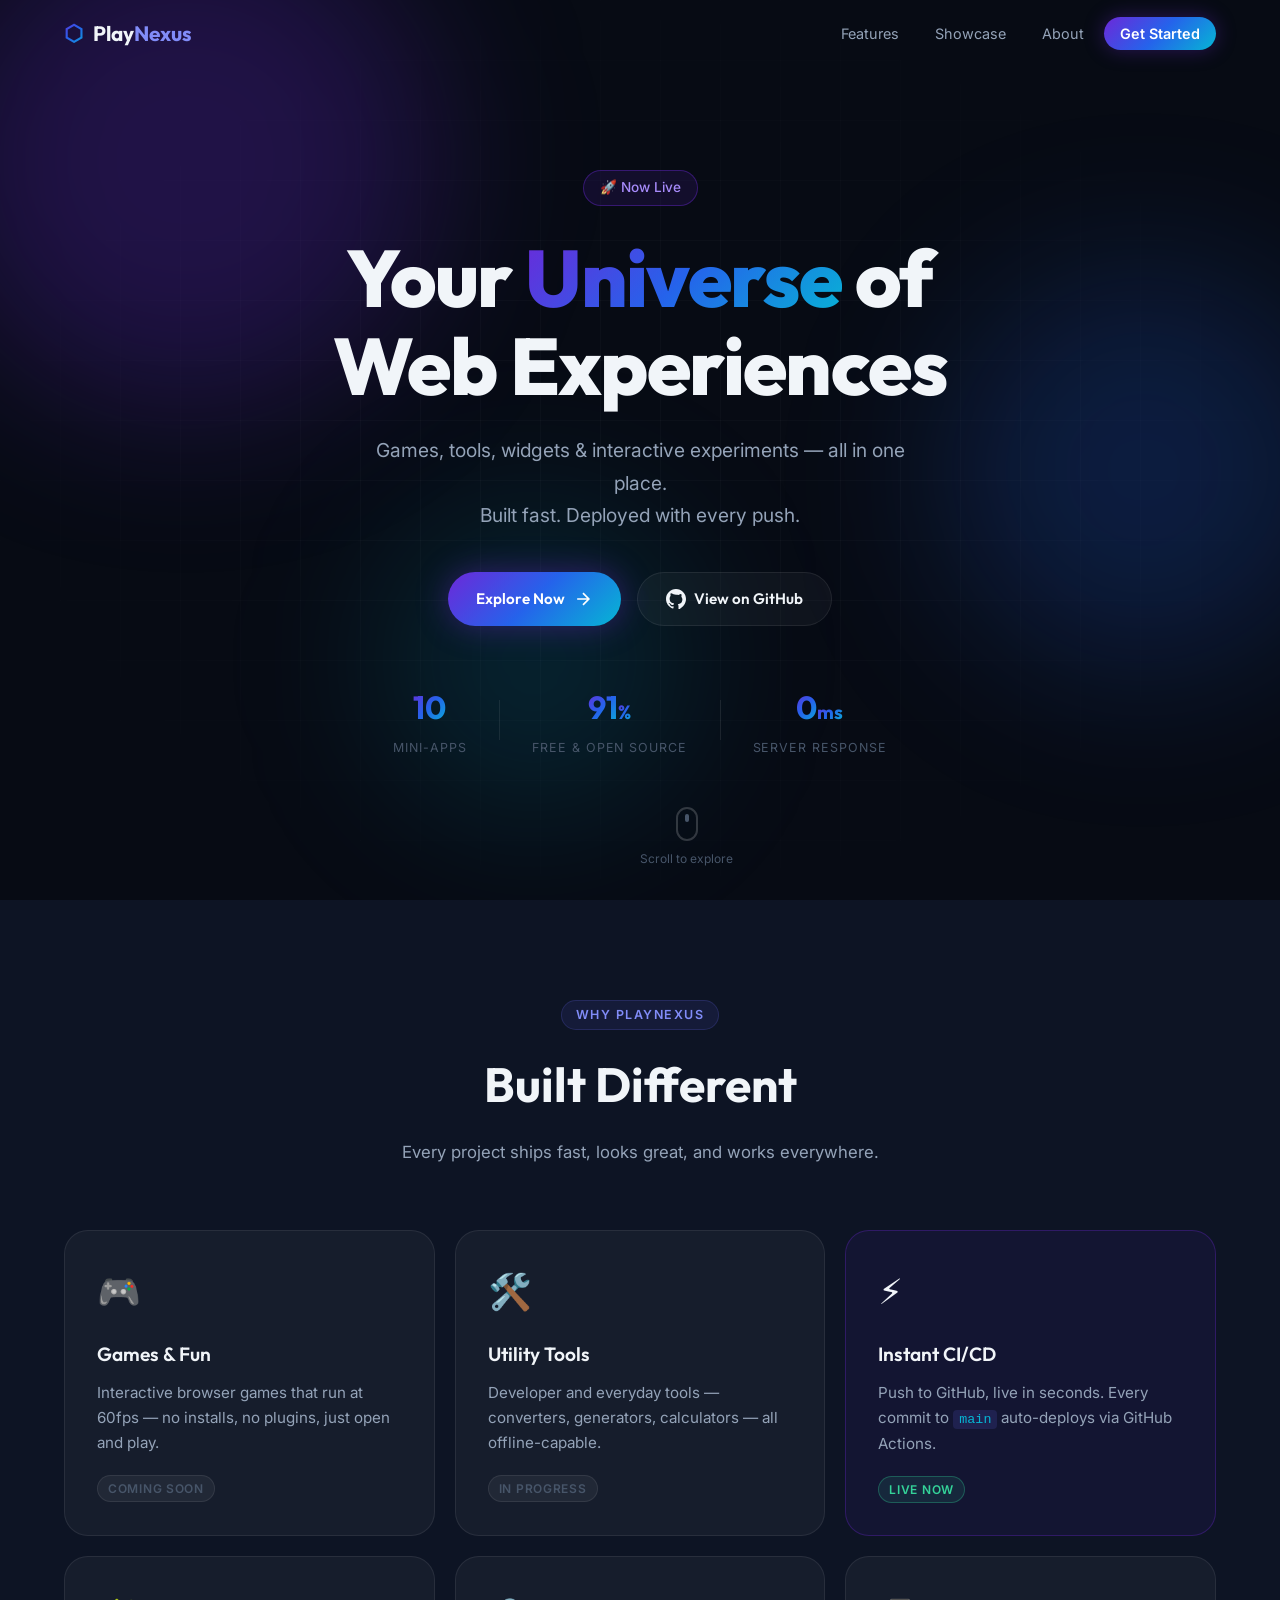
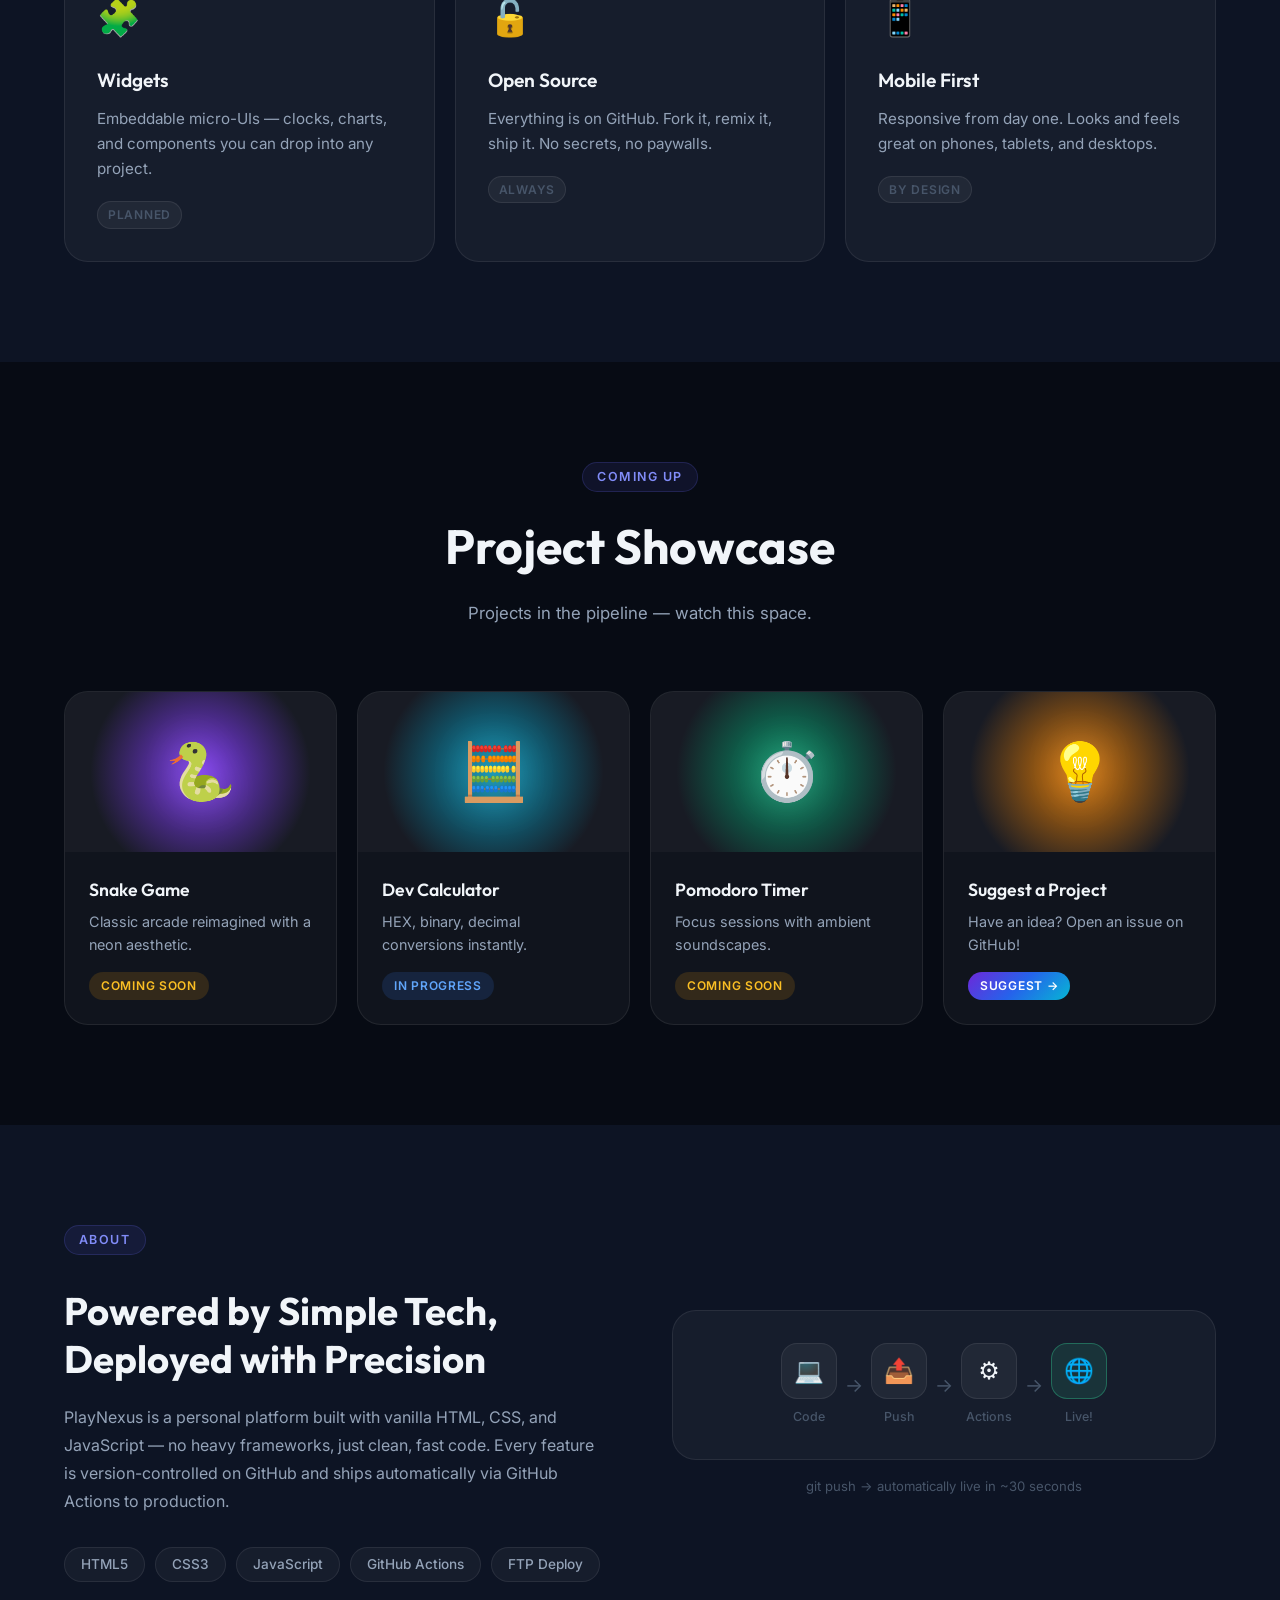
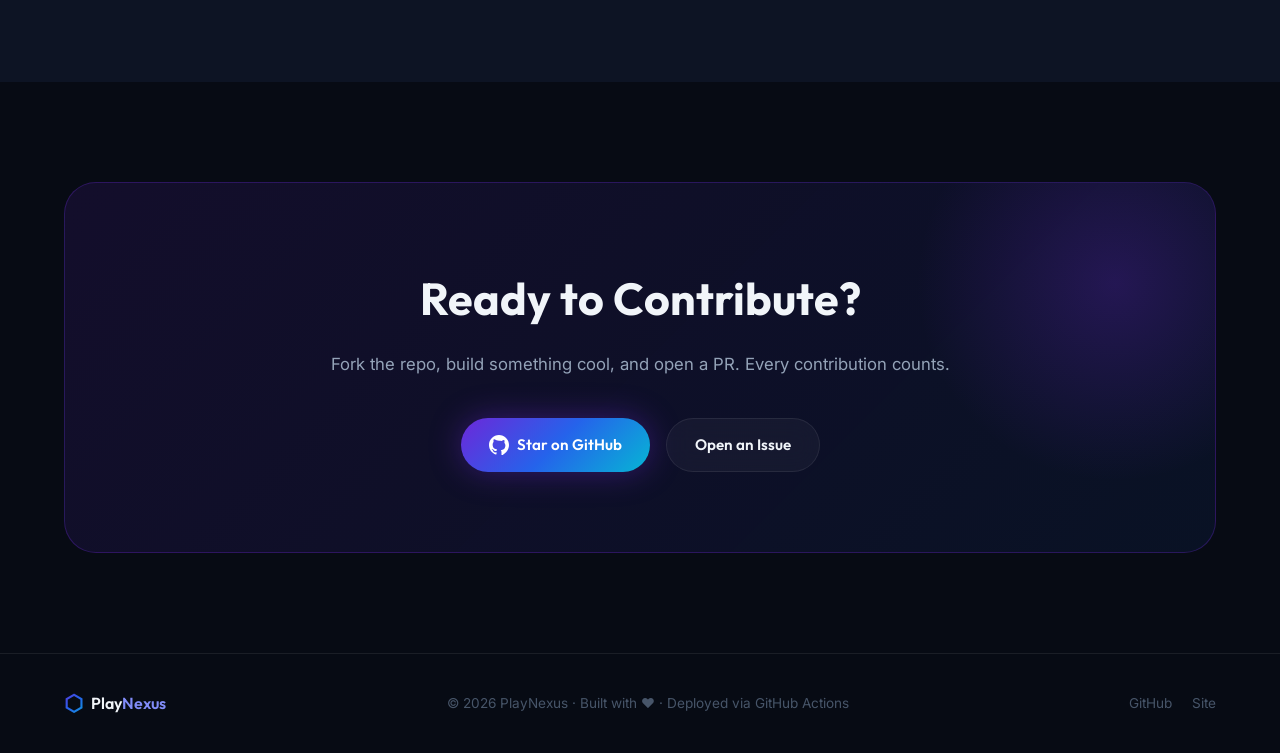
==== src/index.html @ 9da1a734 "chore: reorganize into src/ folder and fix CI/CD verify error - Move index.html, css/, and js/ to sr" ====
<!DOCTYPE html>
<html lang="en">
<head>
  <meta charset="UTF-8" />
  <meta name="viewport" content="width=device-width, initial-scale=1.0" />
  <meta name="description" content="PlayNexus — your hub for games, tools, and interactive web experiences. Built for the modern web." />
  <title>PlayNexus — Games, Tools &amp; More</title>
  <link rel="preconnect" href="https://fonts.googleapis.com" />
  <link rel="preconnect" href="https://fonts.gstatic.com" crossorigin />
  <link href="https://fonts.googleapis.com/css2?family=Outfit:wght@300;400;500;600;700;800&family=Inter:wght@300;400;500&display=swap" rel="stylesheet" />
  <link rel="stylesheet" href="css/style.css" />
</head>
<body>

  <!-- ═══ NAV ═══ -->
  <nav id="navbar" class="navbar" aria-label="Main navigation">
    <div class="nav-container">
      <a href="#" class="nav-logo" aria-label="PlayNexus home">
        <span class="logo-icon">⬡</span>
        <span class="logo-text">Play<span class="accent">Nexus</span></span>
      </a>
      <ul class="nav-links" role="list">
        <li><a href="#features" class="nav-link">Features</a></li>
        <li><a href="#showcase" class="nav-link">Showcase</a></li>
        <li><a href="#about" class="nav-link">About</a></li>
        <li><a href="#contact" class="nav-link nav-cta" id="nav-cta-btn">Get Started</a></li>
      </ul>
      <button class="hamburger" id="hamburger-btn" aria-label="Toggle menu" aria-expanded="false">
        <span></span><span></span><span></span>
      </button>
    </div>
  </nav>

  <!-- ═══ HERO ═══ -->
  <section id="hero" class="hero">
    <div class="hero-bg">
      <div class="orb orb-1"></div>
      <div class="orb orb-2"></div>
      <div class="orb orb-3"></div>
      <div class="grid-overlay"></div>
    </div>
    <div class="hero-content">
      <div class="hero-badge" id="hero-badge">🚀 Now Live</div>
      <h1 class="hero-title">
        Your <span class="gradient-text">Universe</span> of<br />
        Web Experiences
      </h1>
      <p class="hero-subtitle">
        Games, tools, widgets &amp; interactive experiments — all in one place.<br />
        Built fast. Deployed with every push.
      </p>
      <div class="hero-actions">
        <a href="#showcase" class="btn btn-primary" id="hero-explore-btn">
          <span>Explore Now</span>
          <svg width="20" height="20" viewBox="0 0 24 24" fill="none" stroke="currentColor" stroke-width="2"><path d="M5 12h14M12 5l7 7-7 7"/></svg>
        </a>
        <a href="https://github.com/JayantHariharan/my-web-dashboard" target="_blank" rel="noopener noreferrer" class="btn btn-secondary" id="hero-github-btn">
          <svg width="20" height="20" viewBox="0 0 24 24" fill="currentColor"><path d="M12 0C5.37 0 0 5.37 0 12c0 5.3 3.44 9.8 8.21 11.39.6.11.82-.26.82-.58v-2.03c-3.34.73-4.04-1.61-4.04-1.61-.55-1.39-1.34-1.76-1.34-1.76-1.09-.74.08-.73.08-.73 1.21.09 1.84 1.24 1.84 1.24 1.07 1.84 2.81 1.31 3.5 1 .11-.78.42-1.31.76-1.61-2.67-.3-5.47-1.33-5.47-5.93 0-1.31.47-2.38 1.24-3.22-.12-.3-.54-1.52.12-3.18 0 0 1.01-.32 3.3 1.23A11.5 11.5 0 0 1 12 6.8c1.02.01 2.04.14 3 .4 2.28-1.55 3.29-1.23 3.29-1.23.66 1.66.24 2.88.12 3.18.77.84 1.24 1.91 1.24 3.22 0 4.61-2.81 5.63-5.48 5.92.43.37.81 1.1.81 2.22v3.29c0 .32.22.7.83.58C20.57 21.8 24 17.3 24 12 24 5.37 18.63 0 12 0z"/></svg>
          <span>View on GitHub</span>
        </a>
      </div>
      <div class="hero-stats">
        <div class="stat">
          <span class="stat-num" data-target="12">0</span>
          <span class="stat-label">Mini-Apps</span>
        </div>
        <div class="stat-divider"></div>
        <div class="stat">
          <span class="stat-num" data-target="100">0</span><span class="stat-suffix">%</span>
          <span class="stat-label">Free &amp; Open Source</span>
        </div>
        <div class="stat-divider"></div>
        <div class="stat">
          <span class="stat-num" data-target="0">0</span><span class="stat-suffix">ms</span>
          <span class="stat-label">Server Response</span>
        </div>
      </div>
    </div>
    <div class="scroll-indicator" aria-hidden="true">
      <div class="scroll-mouse"><div class="scroll-dot"></div></div>
      <span>Scroll to explore</span>
    </div>
  </section>

  <!-- ═══ FEATURES ═══ -->
  <section id="features" class="features">
    <div class="container">
      <div class="section-header">
        <span class="section-tag">Why PlayNexus</span>
        <h2 class="section-title">Built Different</h2>
        <p class="section-subtitle">Every project ships fast, looks great, and works everywhere.</p>
      </div>
      <div class="features-grid">

        <article class="feature-card" id="feature-games">
          <div class="feature-icon">🎮</div>
          <h3>Games &amp; Fun</h3>
          <p>Interactive browser games that run at 60fps — no installs, no plugins, just open and play.</p>
          <div class="feature-tag">Coming Soon</div>
        </article>

        <article class="feature-card" id="feature-tools">
          <div class="feature-icon">🛠️</div>
          <h3>Utility Tools</h3>
          <p>Developer and everyday tools — converters, generators, calculators — all offline-capable.</p>
          <div class="feature-tag">In Progress</div>
        </article>

        <article class="feature-card feature-card--highlight" id="feature-cicd">
          <div class="feature-icon">⚡</div>
          <h3>Instant CI/CD</h3>
          <p>Push to GitHub, live in seconds. Every commit to <code>main</code> auto-deploys via GitHub Actions.</p>
          <div class="feature-tag feature-tag--live">Live Now</div>
        </article>

        <article class="feature-card" id="feature-widgets">
          <div class="feature-icon">🧩</div>
          <h3>Widgets</h3>
          <p>Embeddable micro-UIs — clocks, charts, and components you can drop into any project.</p>
          <div class="feature-tag">Planned</div>
        </article>

        <article class="feature-card" id="feature-open">
          <div class="feature-icon">🔓</div>
          <h3>Open Source</h3>
          <p>Everything is on GitHub. Fork it, remix it, ship it. No secrets, no paywalls.</p>
          <div class="feature-tag">Always</div>
        </article>

        <article class="feature-card" id="feature-pwa">
          <div class="feature-icon">📱</div>
          <h3>Mobile First</h3>
          <p>Responsive from day one. Looks and feels great on phones, tablets, and desktops.</p>
          <div class="feature-tag">By Design</div>
        </article>

      </div>
    </div>
  </section>

  <!-- ═══ SHOWCASE ═══ -->
  <section id="showcase" class="showcase">
    <div class="container">
      <div class="section-header">
        <span class="section-tag">Coming Up</span>
        <h2 class="section-title">Project Showcase</h2>
        <p class="section-subtitle">Projects in the pipeline — watch this space.</p>
      </div>
      <div class="showcase-grid">

        <div class="showcase-card" id="showcase-snake">
          <div class="showcase-preview" style="--color: #7c3aed;">
            <span class="showcase-emoji">🐍</span>
          </div>
          <div class="showcase-info">
            <h3>Snake Game</h3>
            <p>Classic arcade reimagined with a neon aesthetic.</p>
            <span class="badge badge-soon">Coming Soon</span>
          </div>
        </div>

        <div class="showcase-card" id="showcase-calc">
          <div class="showcase-preview" style="--color: #0891b2;">
            <span class="showcase-emoji">🧮</span>
          </div>
          <div class="showcase-info">
            <h3>Dev Calculator</h3>
            <p>HEX, binary, decimal conversions instantly.</p>
            <span class="badge badge-wip">In Progress</span>
          </div>
        </div>

        <div class="showcase-card" id="showcase-timer">
          <div class="showcase-preview" style="--color: #059669;">
            <span class="showcase-emoji">⏱️</span>
          </div>
          <div class="showcase-info">
            <h3>Pomodoro Timer</h3>
            <p>Focus sessions with ambient soundscapes.</p>
            <span class="badge badge-soon">Coming Soon</span>
          </div>
        </div>

        <div class="showcase-card showcase-card--cta" id="showcase-suggest">
          <div class="showcase-preview" style="--color: #d97706;">
            <span class="showcase-emoji">💡</span>
          </div>
          <div class="showcase-info">
            <h3>Suggest a Project</h3>
            <p>Have an idea? Open an issue on GitHub!</p>
            <a href="https://github.com/JayantHariharan/my-web-dashboard/issues" target="_blank" rel="noopener noreferrer" class="badge badge-action" id="suggest-link">Suggest →</a>
          </div>
        </div>

      </div>
    </div>
  </section>

  <!-- ═══ ABOUT / STACK ═══ -->
  <section id="about" class="about">
    <div class="container about-grid">
      <div class="about-text">
        <span class="section-tag">About</span>
        <h2>Powered by Simple Tech,<br/>Deployed with Precision</h2>
        <p>PlayNexus is a personal platform built with vanilla HTML, CSS, and JavaScript — no heavy frameworks, just clean, fast code. Every feature is version-controlled on GitHub and ships automatically via GitHub Actions to production.</p>
        <div class="tech-stack">
          <div class="tech-pill">HTML5</div>
          <div class="tech-pill">CSS3</div>
          <div class="tech-pill">JavaScript</div>
          <div class="tech-pill">GitHub Actions</div>
          <div class="tech-pill">FTP Deploy</div>
        </div>
      </div>
      <div class="about-visual" aria-hidden="true">
        <div class="pipeline">
          <div class="pipeline-step" id="pipeline-code">
            <div class="pipeline-icon">💻</div>
            <span>Code</span>
          </div>
          <div class="pipeline-arrow">→</div>
          <div class="pipeline-step" id="pipeline-push">
            <div class="pipeline-icon">📤</div>
            <span>Push</span>
          </div>
          <div class="pipeline-arrow">→</div>
          <div class="pipeline-step" id="pipeline-actions">
            <div class="pipeline-icon">⚙️</div>
            <span>Actions</span>
          </div>
          <div class="pipeline-arrow">→</div>
          <div class="pipeline-step pipeline-step--live" id="pipeline-live">
            <div class="pipeline-icon">🌐</div>
            <span>Live!</span>
          </div>
        </div>
        <p class="pipeline-caption">git push → automatically live in ~30 seconds</p>
      </div>
    </div>
  </section>

  <!-- ═══ CONTACT / CTA ═══ -->
  <section id="contact" class="cta-section">
    <div class="container">
      <div class="cta-card">
        <div class="cta-orb"></div>
        <h2>Ready to Contribute?</h2>
        <p>Fork the repo, build something cool, and open a PR. Every contribution counts.</p>
        <div class="cta-buttons">
          <a href="https://github.com/JayantHariharan/my-web-dashboard" target="_blank" rel="noopener noreferrer" class="btn btn-primary" id="cta-github-btn">
            <svg width="20" height="20" viewBox="0 0 24 24" fill="currentColor"><path d="M12 0C5.37 0 0 5.37 0 12c0 5.3 3.44 9.8 8.21 11.39.6.11.82-.26.82-.58v-2.03c-3.34.73-4.04-1.61-4.04-1.61-.55-1.39-1.34-1.76-1.34-1.76-1.09-.74.08-.73.08-.73 1.21.09 1.84 1.24 1.84 1.24 1.07 1.84 2.81 1.31 3.5 1 .11-.78.42-1.31.76-1.61-2.67-.3-5.47-1.33-5.47-5.93 0-1.31.47-2.38 1.24-3.22-.12-.3-.54-1.52.12-3.18 0 0 1.01-.32 3.3 1.23A11.5 11.5 0 0 1 12 6.8c1.02.01 2.04.14 3 .4 2.28-1.55 3.29-1.23 3.29-1.23.66 1.66.24 2.88.12 3.18.77.84 1.24 1.91 1.24 3.22 0 4.61-2.81 5.63-5.48 5.92.43.37.81 1.1.81 2.22v3.29c0 .32.22.7.83.58C20.57 21.8 24 17.3 24 12 24 5.37 18.63 0 12 0z"/></svg>
            Star on GitHub
          </a>
          <a href="https://github.com/JayantHariharan/my-web-dashboard/issues/new" target="_blank" rel="noopener noreferrer" class="btn btn-secondary" id="cta-issue-btn">Open an Issue</a>
        </div>
      </div>
    </div>
  </section>

  <!-- ═══ FOOTER ═══ -->
  <footer class="footer">
    <div class="container footer-inner">
      <div class="footer-brand">
        <span class="logo-icon">⬡</span>
        <span class="logo-text">Play<span class="accent">Nexus</span></span>
      </div>
      <p class="footer-copy">© 2026 PlayNexus · Built with ❤️ · Deployed via GitHub Actions</p>
      <div class="footer-links">
        <a href="https://github.com/JayantHariharan/my-web-dashboard" target="_blank" rel="noopener noreferrer" id="footer-github-link">GitHub</a>
        <a href="https://playnexus.unaux.com" id="footer-site-link">Site</a>
      </div>
    </div>
  </footer>

  <script src="js/main.js"></script>
</body>
</html>
---- src/css/style.css ----
/* ═══════════════════════════════════════════════════
   PlayNexus — Main Stylesheet
   Dark glassmorphism theme, mobile-first, pure CSS
   ═══════════════════════════════════════════════════ */

/* ─── Tokens ─── */
:root {
  --bg-base:       #070b14;
  --bg-surface:    #0d1424;
  --bg-card:       rgba(255,255,255,0.04);
  --bg-card-hover: rgba(255,255,255,0.08);
  --border:        rgba(255,255,255,0.08);
  --border-hover:  rgba(255,255,255,0.18);

  --accent-1:  #6d28d9;   /* violet */
  --accent-2:  #2563eb;   /* blue   */
  --accent-3:  #06b6d4;   /* cyan   */
  --accent-grd: linear-gradient(135deg, var(--accent-1), var(--accent-2), var(--accent-3));

  --text-primary:   #f1f5f9;
  --text-secondary: #94a3b8;
  --text-muted:     #475569;

  --radius-sm: 8px;
  --radius-md: 16px;
  --radius-lg: 24px;
  --radius-xl: 32px;

  --transition-fast: 0.2s ease;
  --transition-mid:  0.35s cubic-bezier(0.4, 0, 0.2, 1);
  --transition-slow: 0.6s cubic-bezier(0.4, 0, 0.2, 1);

  --nav-height: 68px;
  --container:  1200px;
}

/* ─── Reset ─── */
*, *::before, *::after { box-sizing: border-box; margin: 0; padding: 0; }
html { scroll-behavior: smooth; scroll-padding-top: var(--nav-height); }
body {
  font-family: 'Inter', system-ui, sans-serif;
  background: var(--bg-base);
  color: var(--text-primary);
  line-height: 1.6;
  overflow-x: hidden;
}
a { color: inherit; text-decoration: none; }
img { max-width: 100%; display: block; }
ul { list-style: none; }
button { cursor: pointer; border: none; background: none; font: inherit; }
code {
  font-family: 'Fira Code', 'Cascadia Code', monospace;
  background: rgba(99,102,241,0.15);
  color: var(--accent-3);
  padding: 2px 6px;
  border-radius: 4px;
  font-size: 0.88em;
}

/* ─── Utility ─── */
.container {
  width: 100%;
  max-width: var(--container);
  margin: 0 auto;
  padding: 0 24px;
}
.gradient-text {
  background: var(--accent-grd);
  -webkit-background-clip: text;
  -webkit-text-fill-color: transparent;
  background-clip: text;
}
.accent { color: #818cf8; }

/* ─── Buttons ─── */
.btn {
  display: inline-flex;
  align-items: center;
  gap: 8px;
  padding: 14px 28px;
  border-radius: 100px;
  font-family: 'Outfit', sans-serif;
  font-weight: 600;
  font-size: 0.95rem;
  transition: var(--transition-mid);
  position: relative;
  overflow: hidden;
  white-space: nowrap;
}
.btn::before {
  content: '';
  position: absolute;
  inset: 0;
  background: white;
  opacity: 0;
  transition: opacity var(--transition-fast);
}
.btn:hover::before { opacity: 0.07; }
.btn:active { transform: scale(0.97); }

.btn-primary {
  background: var(--accent-grd);
  color: #fff;
  box-shadow: 0 0 32px rgba(109,40,217,0.4);
}
.btn-primary:hover {
  box-shadow: 0 0 48px rgba(109,40,217,0.6);
  transform: translateY(-2px);
}
.btn-secondary {
  background: var(--bg-card);
  color: var(--text-primary);
  border: 1px solid var(--border);
  backdrop-filter: blur(12px);
}
.btn-secondary:hover {
  border-color: var(--border-hover);
  transform: translateY(-2px);
}

/* ─── Nav ─── */
.navbar {
  position: fixed;
  top: 0; left: 0; right: 0;
  z-index: 100;
  height: var(--nav-height);
  background: rgba(7,11,20,0);
  backdrop-filter: blur(0px);
  border-bottom: 1px solid transparent;
  transition: background var(--transition-mid), backdrop-filter var(--transition-mid), border-color var(--transition-mid);
}
.navbar.scrolled {
  background: rgba(7,11,20,0.85);
  backdrop-filter: blur(20px);
  border-color: var(--border);
}
.nav-container {
  max-width: var(--container);
  margin: 0 auto;
  padding: 0 24px;
  height: 100%;
  display: flex;
  align-items: center;
  justify-content: space-between;
}
.nav-logo {
  display: flex;
  align-items: center;
  gap: 10px;
  font-family: 'Outfit', sans-serif;
  font-weight: 700;
  font-size: 1.3rem;
  transition: opacity var(--transition-fast);
}
.nav-logo:hover { opacity: 0.8; }
.logo-icon {
  font-size: 1.4rem;
  background: var(--accent-grd);
  -webkit-background-clip: text;
  -webkit-text-fill-color: transparent;
  background-clip: text;
}
.nav-links {
  display: flex;
  align-items: center;
  gap: 4px;
}
.nav-link {
  padding: 8px 16px;
  border-radius: 100px;
  font-size: 0.9rem;
  color: var(--text-secondary);
  transition: var(--transition-fast);
}
.nav-link:hover { color: var(--text-primary); background: var(--bg-card); }
.nav-cta {
  background: var(--accent-grd);
  color: #fff !important;
  font-weight: 600;
  box-shadow: 0 0 20px rgba(109,40,217,0.35);
}
.nav-cta:hover { box-shadow: 0 0 30px rgba(109,40,217,0.55); transform: translateY(-1px); }

.hamburger {
  display: none;
  flex-direction: column;
  gap: 5px;
  padding: 8px;
}
.hamburger span {
  display: block;
  width: 22px;
  height: 2px;
  background: var(--text-primary);
  border-radius: 2px;
  transition: var(--transition-mid);
}
.hamburger.open span:nth-child(1) { transform: translateY(7px) rotate(45deg); }
.hamburger.open span:nth-child(2) { opacity: 0; transform: scaleX(0); }
.hamburger.open span:nth-child(3) { transform: translateY(-7px) rotate(-45deg); }

/* ─── Hero ─── */
.hero {
  position: relative;
  min-height: 100vh;
  display: flex;
  flex-direction: column;
  align-items: center;
  justify-content: center;
  overflow: hidden;
  padding: calc(var(--nav-height) + 40px) 24px 80px;
  text-align: center;
}
.hero-bg { position: absolute; inset: 0; z-index: 0; }
.orb {
  position: absolute;
  border-radius: 50%;
  filter: blur(80px);
  animation: float 8s ease-in-out infinite;
}
.orb-1 {
  width: 500px; height: 500px;
  background: rgba(109,40,217,0.25);
  top: -10%; left: -5%;
  animation-delay: 0s;
}
.orb-2 {
  width: 400px; height: 400px;
  background: rgba(37,99,235,0.2);
  top: 30%; right: -5%;
  animation-delay: -3s;
}
.orb-3 {
  width: 300px; height: 300px;
  background: rgba(6,182,212,0.15);
  bottom: 10%; left: 30%;
  animation-delay: -6s;
}
@keyframes float {
  0%, 100% { transform: translate(0, 0) scale(1); }
  33%       { transform: translate(20px, -20px) scale(1.05); }
  66%       { transform: translate(-15px, 15px) scale(0.97); }
}
.grid-overlay {
  position: absolute;
  inset: 0;
  background-image:
    linear-gradient(rgba(255,255,255,0.025) 1px, transparent 1px),
    linear-gradient(90deg, rgba(255,255,255,0.025) 1px, transparent 1px);
  background-size: 60px 60px;
  mask-image: radial-gradient(ellipse at center, black 30%, transparent 80%);
}

.hero-content { position: relative; z-index: 1; max-width: 800px; }
.hero-badge {
  display: inline-flex;
  align-items: center;
  gap: 6px;
  padding: 6px 16px;
  border-radius: 100px;
  border: 1px solid rgba(109,40,217,0.4);
  background: rgba(109,40,217,0.12);
  font-size: 0.85rem;
  color: #a78bfa;
  font-weight: 500;
  margin-bottom: 28px;
  animation: fadeSlideDown 0.8s ease both;
}
.hero-title {
  font-family: 'Outfit', sans-serif;
  font-size: clamp(2.4rem, 7vw, 5rem);
  font-weight: 800;
  line-height: 1.1;
  letter-spacing: -0.02em;
  margin-bottom: 24px;
  animation: fadeSlideDown 0.8s 0.1s ease both;
}
.hero-subtitle {
  font-size: clamp(1rem, 2.5vw, 1.2rem);
  color: var(--text-secondary);
  max-width: 580px;
  margin: 0 auto 40px;
  line-height: 1.7;
  animation: fadeSlideDown 0.8s 0.2s ease both;
}
.hero-actions {
  display: flex;
  gap: 16px;
  justify-content: center;
  flex-wrap: wrap;
  margin-bottom: 56px;
  animation: fadeSlideDown 0.8s 0.3s ease both;
}
.hero-stats {
  display: flex;
  align-items: center;
  justify-content: center;
  gap: 32px;
  animation: fadeSlideDown 0.8s 0.4s ease both;
}
.stat { text-align: center; }
.stat-num {
  font-family: 'Outfit', sans-serif;
  font-size: 2rem;
  font-weight: 700;
  background: var(--accent-grd);
  -webkit-background-clip: text;
  -webkit-text-fill-color: transparent;
  background-clip: text;
}
.stat-suffix {
  font-family: 'Outfit', sans-serif;
  font-size: 1.2rem;
  font-weight: 700;
  background: var(--accent-grd);
  -webkit-background-clip: text;
  -webkit-text-fill-color: transparent;
  background-clip: text;
}
.stat-label {
  display: block;
  font-size: 0.78rem;
  color: var(--text-muted);
  text-transform: uppercase;
  letter-spacing: 0.08em;
  margin-top: 4px;
}
.stat-divider {
  width: 1px;
  height: 40px;
  background: var(--border);
}

.scroll-indicator {
  position: absolute;
  bottom: 32px;
  left: 50%;
  transform: translateX(-50%);
  display: flex;
  flex-direction: column;
  align-items: center;
  gap: 8px;
  color: var(--text-muted);
  font-size: 0.75rem;
  animation: fadeSlideDown 1s 0.8s ease both;
}
.scroll-mouse {
  width: 22px;
  height: 34px;
  border: 2px solid var(--border-hover);
  border-radius: 12px;
  display: flex;
  align-items: flex-start;
  justify-content: center;
  padding-top: 5px;
}
.scroll-dot {
  width: 4px;
  height: 8px;
  background: var(--text-muted);
  border-radius: 2px;
  animation: scrollBounce 2s ease infinite;
}
@keyframes scrollBounce {
  0%, 100% { transform: translateY(0); opacity: 1; }
  50%       { transform: translateY(8px); opacity: 0.3; }
}

/* ─── Section shared ─── */
.features, .showcase, .about, .cta-section { padding: 100px 0; }
.section-header { text-align: center; margin-bottom: 64px; }
.section-tag {
  display: inline-block;
  font-size: 0.78rem;
  font-weight: 600;
  text-transform: uppercase;
  letter-spacing: 0.12em;
  color: #818cf8;
  background: rgba(99,102,241,0.1);
  border: 1px solid rgba(99,102,241,0.2);
  padding: 4px 14px;
  border-radius: 100px;
  margin-bottom: 16px;
}
.section-title {
  font-family: 'Outfit', sans-serif;
  font-size: clamp(1.8rem, 4vw, 3rem);
  font-weight: 700;
  margin-bottom: 16px;
}
.section-subtitle {
  color: var(--text-secondary);
  font-size: 1.05rem;
  max-width: 480px;
  margin: 0 auto;
}

/* ─── Features ─── */
.features { background: var(--bg-surface); }
.features-grid {
  display: grid;
  grid-template-columns: repeat(auto-fit, minmax(300px, 1fr));
  gap: 20px;
}
.feature-card {
  background: var(--bg-card);
  border: 1px solid var(--border);
  border-radius: var(--radius-lg);
  padding: 32px;
  position: relative;
  overflow: hidden;
  transition: var(--transition-mid);
  cursor: default;
}
.feature-card::before {
  content: '';
  position: absolute;
  top: 0; left: 0; right: 0;
  height: 1px;
  background: var(--accent-grd);
  opacity: 0;
  transition: opacity var(--transition-mid);
}
.feature-card:hover {
  background: var(--bg-card-hover);
  border-color: var(--border-hover);
  transform: translateY(-4px);
}
.feature-card:hover::before { opacity: 1; }
.feature-card--highlight {
  background: rgba(109,40,217,0.08);
  border-color: rgba(109,40,217,0.3);
}
.feature-card--highlight:hover { border-color: rgba(109,40,217,0.6); }
.feature-icon { font-size: 2.2rem; margin-bottom: 20px; }
.feature-card h3 {
  font-family: 'Outfit', sans-serif;
  font-size: 1.2rem;
  font-weight: 600;
  margin-bottom: 10px;
}
.feature-card p { color: var(--text-secondary); font-size: 0.95rem; line-height: 1.65; }
.feature-tag {
  display: inline-block;
  margin-top: 20px;
  font-size: 0.75rem;
  font-weight: 600;
  color: var(--text-muted);
  background: rgba(255,255,255,0.05);
  border: 1px solid var(--border);
  padding: 3px 10px;
  border-radius: 100px;
  text-transform: uppercase;
  letter-spacing: 0.06em;
}
.feature-tag--live {
  color: #34d399;
  background: rgba(52,211,153,0.1);
  border-color: rgba(52,211,153,0.3);
  animation: pulse-green 2s ease infinite;
}
@keyframes pulse-green {
  0%, 100% { box-shadow: 0 0 0 0 rgba(52,211,153,0.2); }
  50%       { box-shadow: 0 0 0 6px rgba(52,211,153,0); }
}

/* ─── Showcase ─── */
.showcase { background: var(--bg-base); }
.showcase-grid {
  display: grid;
  grid-template-columns: repeat(auto-fit, minmax(260px, 1fr));
  gap: 20px;
}
.showcase-card {
  background: var(--bg-card);
  border: 1px solid var(--border);
  border-radius: var(--radius-lg);
  overflow: hidden;
  transition: var(--transition-mid);
}
.showcase-card:hover {
  border-color: var(--border-hover);
  transform: translateY(-4px);
  box-shadow: 0 16px 48px rgba(0,0,0,0.3);
}
.showcase-preview {
  height: 160px;
  background: radial-gradient(circle at 50% 50%, var(--color, #6d28d9), transparent 70%),
              rgba(255,255,255,0.03);
  display: flex;
  align-items: center;
  justify-content: center;
}
.showcase-emoji { font-size: 3.5rem; filter: drop-shadow(0 0 20px rgba(255,255,255,0.2)); }
.showcase-info { padding: 24px; }
.showcase-info h3 {
  font-family: 'Outfit', sans-serif;
  font-size: 1.1rem;
  font-weight: 600;
  margin-bottom: 6px;
}
.showcase-info p { color: var(--text-secondary); font-size: 0.9rem; margin-bottom: 16px; }
.badge {
  display: inline-block;
  font-size: 0.75rem;
  font-weight: 600;
  padding: 4px 12px;
  border-radius: 100px;
  text-transform: uppercase;
  letter-spacing: 0.06em;
}
.badge-soon  { background: rgba(245,158,11,0.15); color: #fbbf24; }
.badge-wip   { background: rgba(59,130,246,0.15);  color: #60a5fa; }
.badge-action {
  background: var(--accent-grd);
  color: #fff;
  transition: var(--transition-fast);
}
.badge-action:hover { opacity: 0.85; }

/* ─── About ─── */
.about { background: var(--bg-surface); }
.about-grid {
  display: grid;
  grid-template-columns: 1fr 1fr;
  gap: 64px;
  align-items: center;
}
.about-text .section-tag { display: inline-block; }
.about-text h2 {
  font-family: 'Outfit', sans-serif;
  font-size: clamp(1.6rem, 3vw, 2.4rem);
  font-weight: 700;
  margin: 16px 0 20px;
  line-height: 1.25;
}
.about-text p { color: var(--text-secondary); line-height: 1.75; margin-bottom: 32px; }
.tech-stack { display: flex; flex-wrap: wrap; gap: 10px; }
.tech-pill {
  padding: 6px 16px;
  border-radius: 100px;
  border: 1px solid var(--border);
  font-size: 0.85rem;
  font-weight: 500;
  background: var(--bg-card);
  color: var(--text-secondary);
  transition: var(--transition-fast);
}
.tech-pill:hover { border-color: var(--border-hover); color: var(--text-primary); }

.about-visual {
  display: flex;
  flex-direction: column;
  align-items: center;
  gap: 16px;
}
.pipeline {
  display: flex;
  align-items: center;
  gap: 8px;
  background: var(--bg-card);
  border: 1px solid var(--border);
  border-radius: var(--radius-lg);
  padding: 32px 28px;
  width: 100%;
  justify-content: center;
}
.pipeline-step {
  display: flex;
  flex-direction: column;
  align-items: center;
  gap: 8px;
}
.pipeline-icon {
  width: 56px;
  height: 56px;
  background: rgba(255,255,255,0.05);
  border: 1px solid var(--border);
  border-radius: var(--radius-md);
  display: flex;
  align-items: center;
  justify-content: center;
  font-size: 1.5rem;
  transition: var(--transition-mid);
}
.pipeline-step:hover .pipeline-icon {
  background: rgba(109,40,217,0.15);
  border-color: rgba(109,40,217,0.4);
  transform: translateY(-3px);
}
.pipeline-step span { font-size: 0.78rem; color: var(--text-muted); font-weight: 500; }
.pipeline-step--live .pipeline-icon {
  background: rgba(52,211,153,0.12);
  border-color: rgba(52,211,153,0.35);
  animation: pulse-green 2s ease infinite;
}
.pipeline-arrow { font-size: 1.2rem; color: var(--text-muted); flex-shrink: 0; }
.pipeline-caption { font-size: 0.82rem; color: var(--text-muted); text-align: center; }

/* ─── CTA ─── */
.cta-section { background: var(--bg-base); }
.cta-card {
  position: relative;
  overflow: hidden;
  background: linear-gradient(135deg, rgba(109,40,217,0.12), rgba(37,99,235,0.08));
  border: 1px solid rgba(109,40,217,0.3);
  border-radius: var(--radius-xl);
  padding: 80px 48px;
  text-align: center;
}
.cta-orb {
  position: absolute;
  width: 400px; height: 400px;
  background: radial-gradient(circle, rgba(109,40,217,0.25), transparent 70%);
  top: -100px; right: -100px;
  border-radius: 50%;
  pointer-events: none;
}
.cta-card h2 {
  font-family: 'Outfit', sans-serif;
  font-size: clamp(1.8rem, 4vw, 2.8rem);
  font-weight: 700;
  margin-bottom: 16px;
  position: relative;
}
.cta-card p { color: var(--text-secondary); font-size: 1.05rem; margin-bottom: 40px; position: relative; }
.cta-buttons { display: flex; gap: 16px; justify-content: center; flex-wrap: wrap; position: relative; }

/* ─── Footer ─── */
.footer {
  border-top: 1px solid var(--border);
  padding: 32px 0;
  background: var(--bg-base);
}
.footer-inner {
  display: flex;
  align-items: center;
  justify-content: space-between;
  flex-wrap: wrap;
  gap: 16px;
}
.footer-brand { display: flex; align-items: center; gap: 8px; font-family: 'Outfit', sans-serif; font-weight: 600; }
.footer-copy { color: var(--text-muted); font-size: 0.85rem; }
.footer-links { display: flex; gap: 20px; }
.footer-links a { color: var(--text-muted); font-size: 0.85rem; transition: color var(--transition-fast); }
.footer-links a:hover { color: var(--text-primary); }

/* ─── Animations ─── */
@keyframes fadeSlideDown {
  from { opacity: 0; transform: translateY(-20px); }
  to   { opacity: 1; transform: translateY(0); }
}
.reveal {
  opacity: 0;
  transform: translateY(30px);
  transition: opacity 0.7s ease, transform 0.7s ease;
}
.reveal.visible {
  opacity: 1;
  transform: translateY(0);
}

/* ─── Responsive ─── */
@media (max-width: 768px) {
  .nav-links { display: none; }
  .hamburger { display: flex; }
  .nav-links.mobile-open {
    display: flex;
    flex-direction: column;
    position: fixed;
    top: var(--nav-height);
    left: 0; right: 0;
    background: rgba(7,11,20,0.97);
    backdrop-filter: blur(20px);
    border-bottom: 1px solid var(--border);
    padding: 20px 24px 32px;
    gap: 8px;
    z-index: 99;
  }
  .nav-link { text-align: center; padding: 12px; }

  .hero-stats { gap: 20px; }
  .stat-num { font-size: 1.6rem; }

  .about-grid { grid-template-columns: 1fr; gap: 40px; }
  .pipeline { gap: 4px; padding: 20px 16px; }
  .pipeline-icon { width: 44px; height: 44px; font-size: 1.2rem; }
  .pipeline-arrow { font-size: 0.9rem; }

  .cta-card { padding: 48px 24px; }

  .footer-inner { flex-direction: column; text-align: center; }
}
@media (max-width: 480px) {
  .hero-actions { flex-direction: column; align-items: center; }
  .features-grid { grid-template-columns: 1fr; }
  .showcase-grid { grid-template-columns: 1fr; }
}
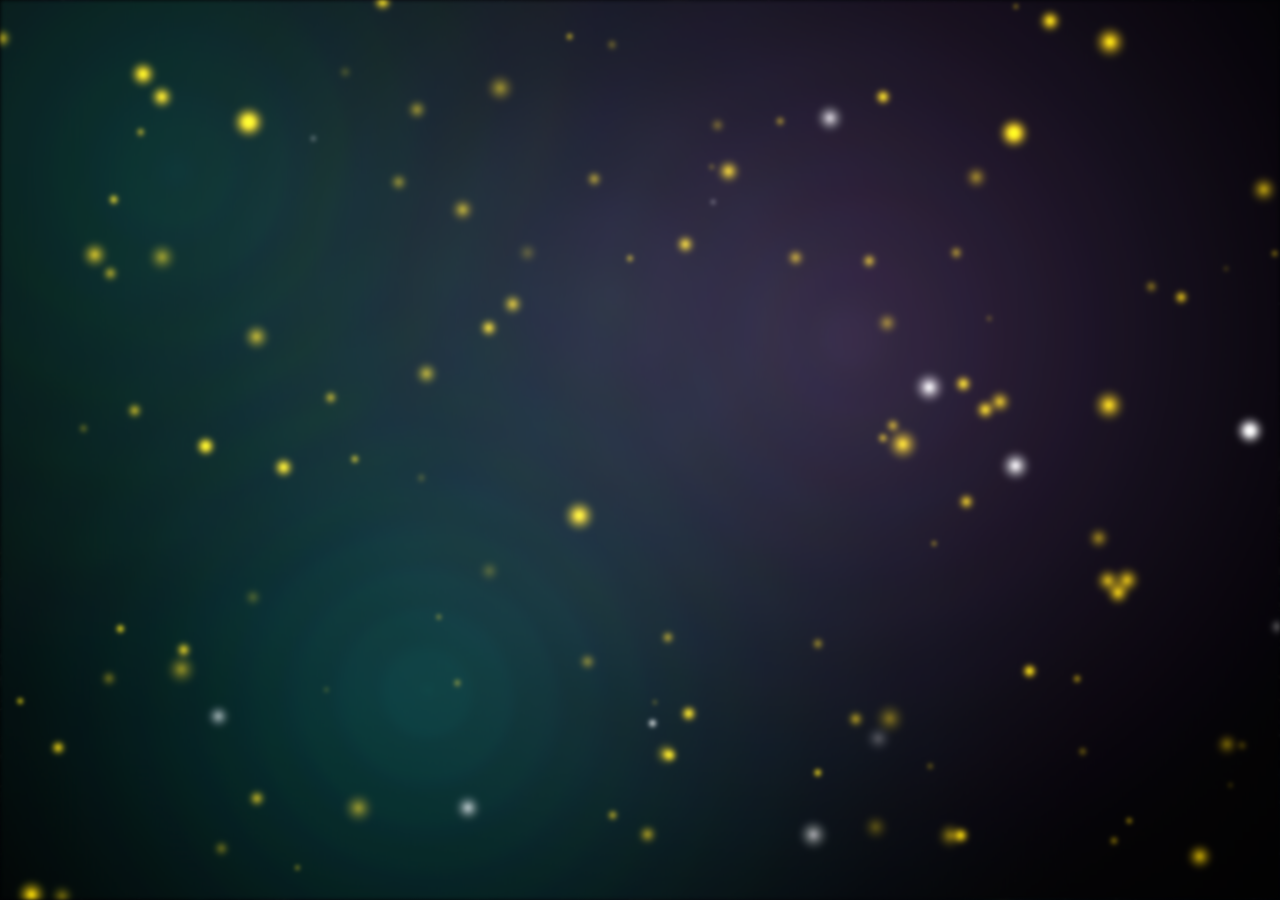
==== commit 19b64695: "initial commit for infra setup" ====
--- a/src/index.html
+++ b/src/index.html
@@ -1,276 +1,200 @@
 <!DOCTYPE html>
 <html lang="en">
 <head>
-  <meta charset="UTF-8" />
-  <meta name="viewport" content="width=device-width, initial-scale=1.0" />
-  <meta name="description" content="PlayNexus — your hub for games, tools, and interactive web experiences. Built for the modern web." />
-  <title>PlayNexus — Games, Tools &amp; More</title>
-  <link rel="preconnect" href="https://fonts.googleapis.com" />
-  <link rel="preconnect" href="https://fonts.gstatic.com" crossorigin />
-  <link href="https://fonts.googleapis.com/css2?family=Outfit:wght@300;400;500;600;700;800&family=Inter:wght@300;400;500&display=swap" rel="stylesheet" />
-  <link rel="stylesheet" href="css/style.css" />
+    <meta charset="UTF-8">
+    <meta name="viewport" content="width=device-width, initial-scale=1.0">
+    <title>PlayNexus | Central Hub</title>
+    
+    <!-- Fonts & Identity -->
+    <link href="https://fonts.googleapis.com/css2?family=Inter:wght@400;700;900&family=Outfit:wght@300;600;800&display=swap" rel="stylesheet">
+    <link rel="stylesheet" href="css/style.css">
+    <link rel="stylesheet" href="css/crystal-portal.css">
 </head>
-<body>
-
-  <!-- ═══ NAV ═══ -->
-  <nav id="navbar" class="navbar" aria-label="Main navigation">
-    <div class="nav-container">
-      <a href="#" class="nav-logo" aria-label="PlayNexus home">
-        <span class="logo-icon">⬡</span>
-        <span class="logo-text">Play<span class="accent">Nexus</span></span>
-      </a>
-      <ul class="nav-links" role="list">
-        <li><a href="#features" class="nav-link">Features</a></li>
-        <li><a href="#showcase" class="nav-link">Showcase</a></li>
-        <li><a href="#about" class="nav-link">About</a></li>
-        <li><a href="#contact" class="nav-link nav-cta" id="nav-cta-btn">Get Started</a></li>
-      </ul>
-      <button class="hamburger" id="hamburger-btn" aria-label="Toggle menu" aria-expanded="false">
-        <span></span><span></span><span></span>
-      </button>
-    </div>
-  </nav>
-
-  <!-- ═══ HERO ═══ -->
-  <section id="hero" class="hero">
-    <div class="hero-bg">
-      <div class="orb orb-1"></div>
-      <div class="orb orb-2"></div>
-      <div class="orb orb-3"></div>
-      <div class="grid-overlay"></div>
-    </div>
-    <div class="hero-content">
-      <div class="hero-badge" id="hero-badge">🚀 Now Live</div>
-      <h1 class="hero-title">
-        Your <span class="gradient-text">Universe</span> of<br />
-        Web Experiences
-      </h1>
-      <p class="hero-subtitle">
-        Games, tools, widgets &amp; interactive experiments — all in one place.<br />
-        Built fast. Deployed with every push.
-      </p>
-      <div class="hero-actions">
-        <a href="#showcase" class="btn btn-primary" id="hero-explore-btn">
-          <span>Explore Now</span>
-          <svg width="20" height="20" viewBox="0 0 24 24" fill="none" stroke="currentColor" stroke-width="2"><path d="M5 12h14M12 5l7 7-7 7"/></svg>
-        </a>
-        <a href="https://github.com/JayantHariharan/my-web-dashboard" target="_blank" rel="noopener noreferrer" class="btn btn-secondary" id="hero-github-btn">
-          <svg width="20" height="20" viewBox="0 0 24 24" fill="currentColor"><path d="M12 0C5.37 0 0 5.37 0 12c0 5.3 3.44 9.8 8.21 11.39.6.11.82-.26.82-.58v-2.03c-3.34.73-4.04-1.61-4.04-1.61-.55-1.39-1.34-1.76-1.34-1.76-1.09-.74.08-.73.08-.73 1.21.09 1.84 1.24 1.84 1.24 1.07 1.84 2.81 1.31 3.5 1 .11-.78.42-1.31.76-1.61-2.67-.3-5.47-1.33-5.47-5.93 0-1.31.47-2.38 1.24-3.22-.12-.3-.54-1.52.12-3.18 0 0 1.01-.32 3.3 1.23A11.5 11.5 0 0 1 12 6.8c1.02.01 2.04.14 3 .4 2.28-1.55 3.29-1.23 3.29-1.23.66 1.66.24 2.88.12 3.18.77.84 1.24 1.91 1.24 3.22 0 4.61-2.81 5.63-5.48 5.92.43.37.81 1.1.81 2.22v3.29c0 .32.22.7.83.58C20.57 21.8 24 17.3 24 12 24 5.37 18.63 0 12 0z"/></svg>
-          <span>View on GitHub</span>
-        </a>
-      </div>
-      <div class="hero-stats">
-        <div class="stat">
-          <span class="stat-num" data-target="12">0</span>
-          <span class="stat-label">Mini-Apps</span>
+<body class="dark-theme">
+
+    <!-- 🎨 CANVAS LIQUID ENGINE (Managed by cinematic-startup.js) -->
+    <canvas id="cinematic-bg"></canvas>
+    
+    <!-- 🔐 LUMINOUS AUTH PORTAL (Centered Hero Phase) -->
+    <section id="crystal-auth-portal" class="hidden">
+        <div class="hero-login-container">
+            <div class="crystal-auth-card">
+                <!-- 🪐 BRAND ANCHOR -->
+                <div style="text-align: center; margin-bottom: 28px;">
+                    <h1 class="nexus-gradient-text" style="font-family: 'Outfit'; font-weight: 800; font-size: 1.6rem; letter-spacing: 12px;">PLAYNEXUS</h1>
+                    <p style="color: rgba(255,255,255,0.25); font-size: 0.65rem; letter-spacing: 4px; margin-top: 8px; font-family: 'Outfit';">CONSOLE PORTAL</p>
+                </div>
+
+                <!-- 🚪 SECURITY GATE -->
+                <div id="auth-form-container">
+                    <div class="auth-field" style="margin-bottom: 14px;">
+                        <input type="text" id="auth-username" class="floating-input" placeholder="Username">
+                    </div>
+                    
+                    <button id="login-btn" class="nexus-btn-luxe" onclick="unlockPortal()">Enter the Nexus</button>
+                </div>
+                
+                <p id="access-granted-msg" style="margin-top: 35px; color: var(--nexus-cyan); font-size: 0.7rem; text-align: center; letter-spacing: 4px; opacity: 0; transition: all 0.8s ease;">
+                    // SECURE ACCESS GRANTED
+                </p>
+            </div>
         </div>
-        <div class="stat-divider"></div>
-        <div class="stat">
-          <span class="stat-num" data-target="100">0</span><span class="stat-suffix">%</span>
-          <span class="stat-label">Free &amp; Open Source</span>
+    </section>
+
+    <!-- 🏗️ MASTER HUB (Revealed after successful login - Dark Compatible) -->
+    <main id="master-hub-container" class="hidden hub-dark-theme" style="opacity: 0; transition: opacity 2s;">
+        
+        <!-- 🚀 HUB NAV (Right-Aligned Profile with AI Avatar) -->
+        <header id="universal-hud" style="position: fixed; top: 0; left: 0; right: 0; z-index: 1000; padding: 30px 5%; display: flex; justify-content: space-between; align-items: center; background: rgba(0,0,0,0.6); backdrop-filter: blur(40px); border-bottom: 1px solid var(--crystal-border);">
+            <div style="display: flex; align-items: center; gap: 15px; cursor: pointer;" onclick="location.href='index.html'">
+                <img src="assets/logo.png" style="width: 40px; height: auto;" alt="Nexus Logo">
+                <div class="nexus-gradient-text" style="font-family: 'Outfit'; font-weight: 800; font-size: 1.5rem; letter-spacing: 2px;">PLAYNEXUS</div>
+            </div>
+            
+            <div id="profile-manager" style="display: flex; align-items: center; gap: 20px;">
+                <div style="text-align: right;">
+                    <div style="font-weight: 800; color: #fff; font-size: 1rem;" id="display-username">Explorer</div>
+                    <div style="font-size: 0.7rem; color: var(--nexus-cyan); letter-spacing: 2px; cursor: pointer;" onclick="sessionStorage.clear(); location.reload()">SIGN OUT <span style="font-size: 0.9rem;">⏻</span></div>
+                </div>
+                <div style="width: 50px; height: 50px; border-radius: 50%; border: 2px solid var(--nexus-cyan); overflow: hidden; background: rgba(255,255,255,0.05); display: flex; align-items: center; justify-content: center;">
+                    <img id="user-avatar" src="" alt="User" style="width: 100%; height: 100%; object-fit: cover;">
+                </div>
+            </div>
+        </header>
+
+        <!-- 🏢 CONTENT EXPLORER (4 Sections) -->
+        <div style="padding-top: 160px; padding-bottom: 100px;">
+            <!-- 🌟 RECENTLY OPENED (Featured Continue) -->
+            <section class="hub-row" style="margin-bottom: 60px;">
+                <h2 class="row-title" style="color: #fff; opacity: 0.5; font-size: 0.85rem; letter-spacing: 4px; margin-bottom: 25px;">RECENTLY ACCESSED</h2>
+                <div class="hub-carousel" style="gap: 30px;">
+                    <div class="featured-item-hero" style="min-width: 580px; height: 300px; background: linear-gradient(90deg, rgba(7,11,20,0.95) 0%, rgba(7,11,20,0.4) 60%, transparent 100%), url('assets/tictactoe-cover.svg') center/cover; padding: 50px; position: relative; overflow: hidden; border-radius: 20px; border: 1px solid rgba(255,255,255,0.1); cursor: pointer;" onclick="location.href='games/tic-tac-toe.html'">
+                        
+                        <span class="badge" style="background: rgba(255,255,255,0.9); color: #000; padding: 6px 14px; border-radius: 6px; font-weight: 900; font-size: 0.7rem; position: absolute; top: 40px; left: 50px;">CONTINUE PLAYING</span>
+                        <div class="info" style="margin-top: 70px;">
+                            <h3 style="font-size: 2.2rem; margin-bottom: 10px;">Tic-Tac-Toe Crystal</h3>
+                            <p style="font-size: 1rem; color: #999;">Last session: 4 minutes ago</p>
+                            <button class="nexus-btn-luxe" style="margin-top: 30px; width: auto; min-width: 160px; padding: 14px 25px; font-size: 0.8rem; background: #fff; color: #000; border-radius: 8px; box-shadow: 0 10px 20px rgba(255,255,255,0.1);" onclick="event.stopPropagation(); location.href='games/games.html'">
+                                <span style="font-size: 1rem; vertical-align: middle; margin-right: 8px;">▶</span> LAUNCH CENTER
+                            </button>
+                        </div>
+                    </div>
+                </div>
+            </section>
+
+            <section class="hub-row">
+                <h2 class="row-title nexus-gradient-text">🎮 NEXUS SYSTEM APPS</h2>
+                <div class="system-categories-grid">
+                    <div class="sys-category-card" style="background-image: url('https://images.unsplash.com/photo-1550745165-9bc0b252726f?auto=format&fit=crop&w=800&q=80');" onclick="location.href='games/games.html'">
+                        <div class="sys-category-overlay">
+                            <span class="sys-category-title">GAMES & FUN</span>
+                        </div>
+                    </div>
+
+                    <div class="sys-category-card" style="background-image: url('https://images.unsplash.com/photo-1526304640581-d334cdbbf45e?auto=format&fit=crop&w=800&q=80');" onclick="location.href='news/news.html'">
+                        <div class="sys-category-overlay">
+                            <span class="sys-category-title">TRENDING WORLD</span>
+                        </div>
+                    </div>
+
+                    <div class="sys-category-card" style="background-image: url('https://images.unsplash.com/photo-1511512578047-dfb367046420?auto=format&fit=crop&w=800&q=80');" onclick="location.href='community/community.html'">
+                        <div class="sys-category-overlay">
+                            <span class="sys-category-title">COMMUNITY NEXUS</span>
+                        </div>
+                    </div>
+
+                    <div class="sys-category-card" style="background-image: url('https://images.unsplash.com/photo-1525547719571-a2d4ac8945e2?auto=format&fit=crop&w=800&q=80');" onclick="location.href='author/author.html'">
+                        <div class="sys-category-overlay">
+                            <span class="sys-category-title">THE VAULT</span>
+                        </div>
+                    </div>
+                </div>
+            </section>
         </div>
-        <div class="stat-divider"></div>
-        <div class="stat">
-          <span class="stat-num" data-target="0">0</span><span class="stat-suffix">ms</span>
-          <span class="stat-label">Server Response</span>
-        </div>
-      </div>
-    </div>
-    <div class="scroll-indicator" aria-hidden="true">
-      <div class="scroll-mouse"><div class="scroll-dot"></div></div>
-      <span>Scroll to explore</span>
-    </div>
-  </section>
-
-  <!-- ═══ FEATURES ═══ -->
-  <section id="features" class="features">
-    <div class="container">
-      <div class="section-header">
-        <span class="section-tag">Why PlayNexus</span>
-        <h2 class="section-title">Built Different</h2>
-        <p class="section-subtitle">Every project ships fast, looks great, and works everywhere.</p>
-      </div>
-      <div class="features-grid">
-
-        <article class="feature-card" id="feature-games">
-          <div class="feature-icon">🎮</div>
-          <h3>Games &amp; Fun</h3>
-          <p>Interactive browser games that run at 60fps — no installs, no plugins, just open and play.</p>
-          <div class="feature-tag">Coming Soon</div>
-        </article>
-
-        <article class="feature-card" id="feature-tools">
-          <div class="feature-icon">🛠️</div>
-          <h3>Utility Tools</h3>
-          <p>Developer and everyday tools — converters, generators, calculators — all offline-capable.</p>
-          <div class="feature-tag">In Progress</div>
-        </article>
-
-        <article class="feature-card feature-card--highlight" id="feature-cicd">
-          <div class="feature-icon">⚡</div>
-          <h3>Instant CI/CD</h3>
-          <p>Push to GitHub, live in seconds. Every commit to <code>main</code> auto-deploys via GitHub Actions.</p>
-          <div class="feature-tag feature-tag--live">Live Now</div>
-        </article>
-
-        <article class="feature-card" id="feature-widgets">
-          <div class="feature-icon">🧩</div>
-          <h3>Widgets</h3>
-          <p>Embeddable micro-UIs — clocks, charts, and components you can drop into any project.</p>
-          <div class="feature-tag">Planned</div>
-        </article>
-
-        <article class="feature-card" id="feature-open">
-          <div class="feature-icon">🔓</div>
-          <h3>Open Source</h3>
-          <p>Everything is on GitHub. Fork it, remix it, ship it. No secrets, no paywalls.</p>
-          <div class="feature-tag">Always</div>
-        </article>
-
-        <article class="feature-card" id="feature-pwa">
-          <div class="feature-icon">📱</div>
-          <h3>Mobile First</h3>
-          <p>Responsive from day one. Looks and feels great on phones, tablets, and desktops.</p>
-          <div class="feature-tag">By Design</div>
-        </article>
-
-      </div>
-    </div>
-  </section>
-
-  <!-- ═══ SHOWCASE ═══ -->
-  <section id="showcase" class="showcase">
-    <div class="container">
-      <div class="section-header">
-        <span class="section-tag">Coming Up</span>
-        <h2 class="section-title">Project Showcase</h2>
-        <p class="section-subtitle">Projects in the pipeline — watch this space.</p>
-      </div>
-      <div class="showcase-grid">
-
-        <div class="showcase-card" id="showcase-snake">
-          <div class="showcase-preview" style="--color: #7c3aed;">
-            <span class="showcase-emoji">🐍</span>
-          </div>
-          <div class="showcase-info">
-            <h3>Snake Game</h3>
-            <p>Classic arcade reimagined with a neon aesthetic.</p>
-            <span class="badge badge-soon">Coming Soon</span>
-          </div>
-        </div>
-
-        <div class="showcase-card" id="showcase-calc">
-          <div class="showcase-preview" style="--color: #0891b2;">
-            <span class="showcase-emoji">🧮</span>
-          </div>
-          <div class="showcase-info">
-            <h3>Dev Calculator</h3>
-            <p>HEX, binary, decimal conversions instantly.</p>
-            <span class="badge badge-wip">In Progress</span>
-          </div>
-        </div>
-
-        <div class="showcase-card" id="showcase-timer">
-          <div class="showcase-preview" style="--color: #059669;">
-            <span class="showcase-emoji">⏱️</span>
-          </div>
-          <div class="showcase-info">
-            <h3>Pomodoro Timer</h3>
-            <p>Focus sessions with ambient soundscapes.</p>
-            <span class="badge badge-soon">Coming Soon</span>
-          </div>
-        </div>
-
-        <div class="showcase-card showcase-card--cta" id="showcase-suggest">
-          <div class="showcase-preview" style="--color: #d97706;">
-            <span class="showcase-emoji">💡</span>
-          </div>
-          <div class="showcase-info">
-            <h3>Suggest a Project</h3>
-            <p>Have an idea? Open an issue on GitHub!</p>
-            <a href="https://github.com/JayantHariharan/my-web-dashboard/issues" target="_blank" rel="noopener noreferrer" class="badge badge-action" id="suggest-link">Suggest →</a>
-          </div>
-        </div>
-
-      </div>
-    </div>
-  </section>
-
-  <!-- ═══ ABOUT / STACK ═══ -->
-  <section id="about" class="about">
-    <div class="container about-grid">
-      <div class="about-text">
-        <span class="section-tag">About</span>
-        <h2>Powered by Simple Tech,<br/>Deployed with Precision</h2>
-        <p>PlayNexus is a personal platform built with vanilla HTML, CSS, and JavaScript — no heavy frameworks, just clean, fast code. Every feature is version-controlled on GitHub and ships automatically via GitHub Actions to production.</p>
-        <div class="tech-stack">
-          <div class="tech-pill">HTML5</div>
-          <div class="tech-pill">CSS3</div>
-          <div class="tech-pill">JavaScript</div>
-          <div class="tech-pill">GitHub Actions</div>
-          <div class="tech-pill">FTP Deploy</div>
-        </div>
-      </div>
-      <div class="about-visual" aria-hidden="true">
-        <div class="pipeline">
-          <div class="pipeline-step" id="pipeline-code">
-            <div class="pipeline-icon">💻</div>
-            <span>Code</span>
-          </div>
-          <div class="pipeline-arrow">→</div>
-          <div class="pipeline-step" id="pipeline-push">
-            <div class="pipeline-icon">📤</div>
-            <span>Push</span>
-          </div>
-          <div class="pipeline-arrow">→</div>
-          <div class="pipeline-step" id="pipeline-actions">
-            <div class="pipeline-icon">⚙️</div>
-            <span>Actions</span>
-          </div>
-          <div class="pipeline-arrow">→</div>
-          <div class="pipeline-step pipeline-step--live" id="pipeline-live">
-            <div class="pipeline-icon">🌐</div>
-            <span>Live!</span>
-          </div>
-        </div>
-        <p class="pipeline-caption">git push → automatically live in ~30 seconds</p>
-      </div>
-    </div>
-  </section>
-
-  <!-- ═══ CONTACT / CTA ═══ -->
-  <section id="contact" class="cta-section">
-    <div class="container">
-      <div class="cta-card">
-        <div class="cta-orb"></div>
-        <h2>Ready to Contribute?</h2>
-        <p>Fork the repo, build something cool, and open a PR. Every contribution counts.</p>
-        <div class="cta-buttons">
-          <a href="https://github.com/JayantHariharan/my-web-dashboard" target="_blank" rel="noopener noreferrer" class="btn btn-primary" id="cta-github-btn">
-            <svg width="20" height="20" viewBox="0 0 24 24" fill="currentColor"><path d="M12 0C5.37 0 0 5.37 0 12c0 5.3 3.44 9.8 8.21 11.39.6.11.82-.26.82-.58v-2.03c-3.34.73-4.04-1.61-4.04-1.61-.55-1.39-1.34-1.76-1.34-1.76-1.09-.74.08-.73.08-.73 1.21.09 1.84 1.24 1.84 1.24 1.07 1.84 2.81 1.31 3.5 1 .11-.78.42-1.31.76-1.61-2.67-.3-5.47-1.33-5.47-5.93 0-1.31.47-2.38 1.24-3.22-.12-.3-.54-1.52.12-3.18 0 0 1.01-.32 3.3 1.23A11.5 11.5 0 0 1 12 6.8c1.02.01 2.04.14 3 .4 2.28-1.55 3.29-1.23 3.29-1.23.66 1.66.24 2.88.12 3.18.77.84 1.24 1.91 1.24 3.22 0 4.61-2.81 5.63-5.48 5.92.43.37.81 1.1.81 2.22v3.29c0 .32.22.7.83.58C20.57 21.8 24 17.3 24 12 24 5.37 18.63 0 12 0z"/></svg>
-            Star on GitHub
-          </a>
-          <a href="https://github.com/JayantHariharan/my-web-dashboard/issues/new" target="_blank" rel="noopener noreferrer" class="btn btn-secondary" id="cta-issue-btn">Open an Issue</a>
-        </div>
-      </div>
-    </div>
-  </section>
-
-  <!-- ═══ FOOTER ═══ -->
-  <footer class="footer">
-    <div class="container footer-inner">
-      <div class="footer-brand">
-        <span class="logo-icon">⬡</span>
-        <span class="logo-text">Play<span class="accent">Nexus</span></span>
-      </div>
-      <p class="footer-copy">© 2026 PlayNexus · Built with ❤️ · Deployed via GitHub Actions</p>
-      <div class="footer-links">
-        <a href="https://github.com/JayantHariharan/my-web-dashboard" target="_blank" rel="noopener noreferrer" id="footer-github-link">GitHub</a>
-        <a href="https://playnexus.unaux.com" id="footer-site-link">Site</a>
-      </div>
-    </div>
-  </footer>
-
-  <script src="js/main.js"></script>
+
+    </main>
+
+    <!-- 🧬 Physics & Cinematic Core -->
+    <script src="https://cdnjs.cloudflare.com/ajax/libs/matter-js/0.19.0/matter.min.js"></script>
+    <script src="js/cinematic-startup.js"></script>
+    <script src="js/main.js"></script>
+
+    <script>
+        function unlockPortal() {
+            const input = document.getElementById('auth-username');
+            const username = input.value.trim() || 'Explorer';
+            const auth = document.getElementById('crystal-auth-portal');
+            const hub = document.getElementById('master-hub-container');
+            const successMsg = document.getElementById('access-granted-msg');
+            const displayUser = document.getElementById('display-username');
+            const profilePic = document.getElementById('user-avatar');
+
+            // Set username in HUD
+            displayUser.innerText = username;
+
+            // Set random AI avatar
+            if (profilePic) {
+                const seed = username + Math.floor(Math.random() * 9999);
+                profilePic.src = `https://api.dicebear.com/7.x/avataaars/svg?seed=${seed}&backgroundColor=b6e3f4,c0aede,d1d4f9`;
+            }
+
+            // Show success message
+            successMsg.style.opacity = '1';
+            successMsg.style.letterSpacing = '10px';
+
+            // Store session
+            sessionStorage.setItem('playnexus_user', username);
+            if (profilePic) sessionStorage.setItem('playnexus_avatar', profilePic.src);
+
+            // Transition to Hub
+            setTimeout(() => {
+                auth.style.opacity = '0';
+                auth.style.transition = 'opacity 1s ease';
+                setTimeout(() => {
+                    auth.remove();
+                    hub.classList.remove('hidden');
+                    hub.style.opacity = '1';
+                    hub.style.transition = 'opacity 2s ease';
+                    if (window.startGravity) window.startGravity();
+                }, 1000);
+            }, 1000);
+        }
+
+        // Allow Enter key to login
+        document.addEventListener('keydown', (e) => {
+            if (e.key === 'Enter') {
+                const btn = document.getElementById('login-btn');
+                if (btn) btn.click();
+            }
+        });
+
+        // Instant Session Recovery (Bypass Login)
+        document.addEventListener('DOMContentLoaded', () => {
+            const savedUser = sessionStorage.getItem('playnexus_user');
+            if (savedUser) {
+                // Kill intro systems
+                const auth = document.getElementById('crystal-auth-portal');
+                const hub = document.getElementById('master-hub-container');
+                const canvas = document.getElementById('cinematic-bg');
+                const bloom = document.getElementById('logo-bloom');
+                
+                if (auth) auth.remove();
+                if (bloom) bloom.remove();
+                // 🌌 We explicitly purposely DO NOT remove the canvas. We leave it running permanently to provide the PlayStation 5 cinematic stars behind the main hub. ROOM FOR STARS.
+
+                // Restore Identity
+                document.getElementById('display-username').innerText = savedUser;
+                const avatar = sessionStorage.getItem('playnexus_avatar');
+                if (avatar) document.getElementById('user-avatar').src = avatar;
+
+                // Show Hub immediately
+                hub.classList.remove('hidden');
+                hub.style.opacity = '1';
+                
+                // Init physics instantly
+                setTimeout(() => { if (window.startGravity) window.startGravity(); }, 100);
+            }
+        });
+    </script>
 </body>
 </html>
--- a/src/css/crystal-portal.css
+++ b/src/css/crystal-portal.css
@@ -0,0 +1,399 @@
+:root {
+  --nexus-purple: #BB86FC;
+  --nexus-cyan: #03DAC6;
+  --crystal-bg: rgba(0, 0, 0, 0.6);
+  --crystal-border: rgba(255, 255, 255, 0.05);
+  --glass-blur: blur(80px);
+  --hub-dark: #020203;
+}
+
+* {
+  box-sizing: border-box;
+  margin: 0;
+  padding: 0;
+}
+
+html,
+body {
+  min-height: 100vh;
+  width: 100%;
+  overflow-x: hidden;
+  background: linear-gradient(rgba(2, 2, 3, 0.95), rgba(2, 2, 3, 0.95)), url('../assets/dashboard_bg.png') center/cover no-repeat fixed;
+  color: #fff;
+  font-family: 'Inter', sans-serif;
+}
+
+/* 🌀 Luminous PS5 Background (v8.0) */
+#cinematic-bg {
+  position: fixed;
+  inset: 0;
+  z-index: 0;
+  pointer-events: none;
+  filter: blur(2px);
+  /* 🏔️ Reduced blur so tiny 3px stars/particles stay visible floating in the void */
+  opacity: 1;
+}
+
+/* 🏔️ Deep Cinematic Noise Grain */
+body::after {
+  content: '';
+  position: fixed;
+  inset: 0;
+  z-index: 5;
+  background: url('https://grainy-gradients.vercel.app/noise.svg');
+  opacity: 0.05;
+  pointer-events: none;
+  mix-blend-mode: overlay;
+}
+
+/* ✍️ Console Typography System */
+.nexus-gradient-text {
+  background: linear-gradient(135deg, var(--nexus-purple), var(--nexus-cyan));
+  -webkit-background-clip: text;
+  background-clip: text;
+  -webkit-text-fill-color: transparent;
+  color: transparent;
+  text-shadow: 0 0 40px rgba(187, 134, 252, 0.4);
+}
+
+h1,
+h2,
+h3 {
+  font-family: 'Outfit', sans-serif;
+}
+
+/* 🛰️ Explorer Logo (Surgical Cleanse) */
+.living-logo-image {
+  width: 140px;
+  height: auto;
+  clip-path: inset(0 0 15% 0);
+  /* 🧬 Hides original tagline */
+  display: block;
+  margin: 0 auto;
+}
+
+/* 🏢 Perfectly Staged Hero Entrance */
+.hero-login-container {
+  min-height: 100vh;
+  display: flex;
+  align-items: center;
+  justify-content: center;
+  position: relative;
+  z-index: 30;
+  padding: 40px;
+}
+
+.crystal-auth-card {
+  width: 100%;
+  max-width: 400px;
+  background: var(--crystal-bg);
+  backdrop-filter: var(--glass-blur);
+  border: 1px solid var(--crystal-border);
+  border-radius: 32px;
+  padding: 40px 36px;
+  box-shadow: 0 0 80px rgba(0, 0, 0, 0.8);
+  position: relative;
+  text-align: center;
+}
+
+.crystal-auth-card::before {
+  content: '';
+  position: absolute;
+  inset: -1px;
+  border-radius: inherit;
+  padding: 1px;
+  background: linear-gradient(135deg, var(--nexus-purple), transparent, var(--nexus-cyan));
+  -webkit-mask: linear-gradient(#fff 0 0) content-box, linear-gradient(#fff 0 0);
+  mask: linear-gradient(#fff 0 0) content-box, linear-gradient(#fff 0 0);
+  -webkit-mask-composite: xor;
+  mask-composite: exclude;
+  opacity: 0.4;
+  pointer-events: none;
+}
+
+/* 🔡 Input & UX Refinement */
+.auth-field {
+  position: relative;
+  margin-bottom: 25px;
+}
+
+.floating-input {
+  width: 100%;
+  padding: 16px 20px;
+  background: rgba(255, 255, 255, 0.03);
+  border: 1px solid var(--crystal-border);
+  border-radius: 14px;
+  color: white;
+  font-family: 'Outfit';
+  font-size: 1rem;
+  text-align: center;
+  transition: all 0.4s cubic-bezier(0.19, 1, 0.22, 1);
+}
+
+.floating-input::placeholder {
+  color: rgba(255, 255, 255, 0.2);
+  letter-spacing: 2px;
+  text-transform: uppercase;
+  font-size: 0.8rem;
+}
+
+.floating-input:focus {
+  outline: none;
+  background: rgba(255, 255, 255, 0.08);
+  border-color: var(--nexus-cyan);
+  box-shadow: 0 0 40px rgba(3, 218, 198, 0.3);
+}
+
+.nexus-btn-luxe {
+  width: 100%;
+  padding: 16px;
+  border: none;
+  border-radius: 14px;
+  background: linear-gradient(45deg, var(--nexus-purple), #8e54ff);
+  color: #fff;
+  font-family: 'Outfit';
+  font-weight: 800;
+  font-size: 0.9rem;
+  text-transform: uppercase;
+  letter-spacing: 5px;
+  cursor: pointer;
+  box-shadow: 0 10px 30px rgba(187, 134, 252, 0.4);
+  transition: all 0.5s cubic-bezier(0.19, 1, 0.22, 1);
+  position: relative;
+  z-index: 10;
+}
+
+.nexus-btn-luxe:hover {
+  transform: scale(1.02);
+  letter-spacing: 9px;
+  filter: brightness(1.1);
+  box-shadow: 0 30px 80px rgba(187, 134, 252, 0.6);
+}
+
+/* 🏢 Dark Elegance Master Hub */
+.hub-dark-theme {
+  background: linear-gradient(rgba(2, 2, 3, 0.9), rgba(2, 2, 3, 0.9)), url('../assets/dashboard_bg.png') center/cover no-repeat fixed;
+  position: relative;
+  min-height: 100vh;
+}
+
+.hub-dark-theme::before {
+  content: '';
+  position: fixed;
+  inset: 0;
+  background: radial-gradient(circle at top right, rgba(187, 134, 252, 0.05), transparent 60%);
+  pointer-events: none;
+}
+
+.hub-row {
+  margin-bottom: 80px;
+  padding: 0 7%;
+}
+
+.row-title {
+  font-family: 'Outfit';
+  font-weight: 800;
+  font-size: 1.1rem;
+  letter-spacing: 6px;
+  margin-bottom: 40px;
+  opacity: 0.9;
+}
+
+.crystal-card {
+  min-width: 360px;
+  height: 230px;
+  background: rgba(255, 255, 255, 0.015);
+  backdrop-filter: blur(40px);
+  border: 1px solid rgba(255, 255, 255, 0.06);
+  border-radius: 28px;
+  padding: 40px;
+  cursor: pointer;
+  transition: all 0.6s cubic-bezier(0.23, 1, 0.32, 1);
+  display: flex;
+  align-items: flex-end;
+}
+
+.crystal-card:hover {
+  transform: translateY(-15px);
+  background: rgba(255, 255, 255, 0.06);
+  border-color: var(--nexus-purple);
+  box-shadow: 0 50px 120px rgba(0, 0, 0, 0.9);
+}
+
+.hidden {
+  display: none !important;
+}
+
+.fade-in {
+  animation: fadeIn 3s ease forwards;
+}
+
+@keyframes fadeIn {
+  from {
+    opacity: 0;
+    transform: translateY(10px);
+  }
+
+  to {
+    opacity: 1;
+    transform: translateY(0);
+  }
+}
+
+/* 💠 Vercel-style App Cards (Added v9.0) */
+.system-apps-grid {
+  display: grid;
+  grid-template-columns: repeat(auto-fit, minmax(280px, 1fr));
+  gap: 25px;
+  padding: 0 5%;
+  margin-bottom: 60px;
+}
+
+.vercel-app-card {
+  background: rgba(255, 255, 255, 0.02);
+  border: 1px solid rgba(255, 255, 255, 0.05);
+  border-radius: 16px;
+  padding: 30px;
+  transition: all 0.3s cubic-bezier(0.4, 0, 0.2, 1);
+  cursor: pointer;
+  display: flex;
+  flex-direction: column;
+  height: 100%;
+}
+
+.vercel-app-card:hover {
+  background: rgba(255, 255, 255, 0.05);
+  border-color: rgba(187, 134, 252, 0.3);
+  transform: translateY(-4px);
+  box-shadow: 0 10px 40px rgba(187, 134, 252, 0.1);
+}
+
+.vercel-app-icon {
+  font-size: 1.8rem;
+  margin-bottom: 20px;
+  width: 50px;
+  height: 50px;
+  display: flex;
+  align-items: center;
+  justify-content: center;
+  background: rgba(255, 255, 255, 0.05);
+  border-radius: 12px;
+  border: 1px solid rgba(255, 255, 255, 0.08);
+}
+
+.vercel-app-title {
+  font-family: 'Inter', sans-serif;
+  font-size: 1.25rem;
+  font-weight: 700;
+  margin-bottom: 12px;
+  color: #fff;
+}
+
+.vercel-app-desc {
+  font-size: 0.95rem;
+  color: #8a8f98;
+  line-height: 1.6;
+  margin-bottom: 30px;
+  flex-grow: 1;
+}
+
+.vercel-badge {
+  align-self: flex-start;
+  padding: 6px 14px;
+  border-radius: 20px;
+  font-size: 0.75rem;
+  font-weight: 800;
+  letter-spacing: 1px;
+  text-transform: uppercase;
+}
+
+.badge-live {
+  background: rgba(46, 213, 115, 0.1);
+  color: #2ed573;
+  border: 1px solid rgba(46, 213, 115, 0.2);
+}
+
+.badge-progress {
+  background: rgba(55, 66, 250, 0.1);
+  color: #5352ed;
+  border: 1px solid rgba(55, 66, 250, 0.2);
+}
+
+.badge-soon {
+  background: rgba(255, 255, 255, 0.05);
+  color: #a4b0be;
+  border: 1px solid rgba(255, 255, 255, 0.1);
+}
+
+/* 🏔️ Fortnite-style Wide Category Cards */
+.system-categories-grid {
+  display: grid;
+  grid-template-columns: repeat(auto-fit, minmax(300px, 1fr));
+  gap: 20px;
+  padding: 0 5%;
+  margin-bottom: 60px;
+}
+
+.sys-category-card {
+  aspect-ratio: 16/7;
+  border-radius: 12px;
+  overflow: hidden;
+  position: relative;
+  cursor: pointer;
+  background-size: cover;
+  background-position: center;
+  border: 2px solid transparent;
+  transition: all 0.4s cubic-bezier(0.19, 1, 0.22, 1);
+}
+
+.sys-category-card:hover {
+  transform: translateY(-8px) scale(1.02);
+  filter: brightness(1.2);
+  border-color: var(--nexus-purple);
+  box-shadow: 0 15px 40px rgba(187, 134, 252, 0.4);
+  z-index: 10;
+}
+
+.sys-category-card:active {
+  transform: scale(0.97);
+}
+
+.sys-category-overlay {
+  position: absolute;
+  inset: 0;
+  background: rgba(0, 0, 0, 0.6);
+  display: flex;
+  align-items: center;
+  justify-content: center;
+}
+
+.sys-category-title {
+  font-family: 'Outfit';
+  font-weight: 900;
+  font-size: 1.5rem;
+  font-style: italic;
+  text-transform: uppercase;
+  letter-spacing: 2px;
+  color: #fff;
+  text-shadow: 0 4px 10px rgba(0, 0, 0, 0.8);
+  transition: text-shadow 0.3s;
+}
+
+.sys-category-card:hover .sys-category-title {
+  text-shadow: 0 0 15px var(--nexus-purple), 0 4px 10px rgba(0, 0, 0, 0.8);
+}
+
+/* 🏔️ Epic Hero Hover Interactions */
+.featured-item-hero {
+  transition: all 0.4s cubic-bezier(0.19, 1, 0.22, 1) !important;
+}
+
+.featured-item-hero:hover {
+  transform: translateY(-8px);
+  border-color: var(--nexus-cyan) !important;
+  box-shadow: 0 15px 50px rgba(6, 182, 212, 0.25) !important;
+}
+
+.featured-item-hero:active {
+  transform: scale(0.98);
+}
